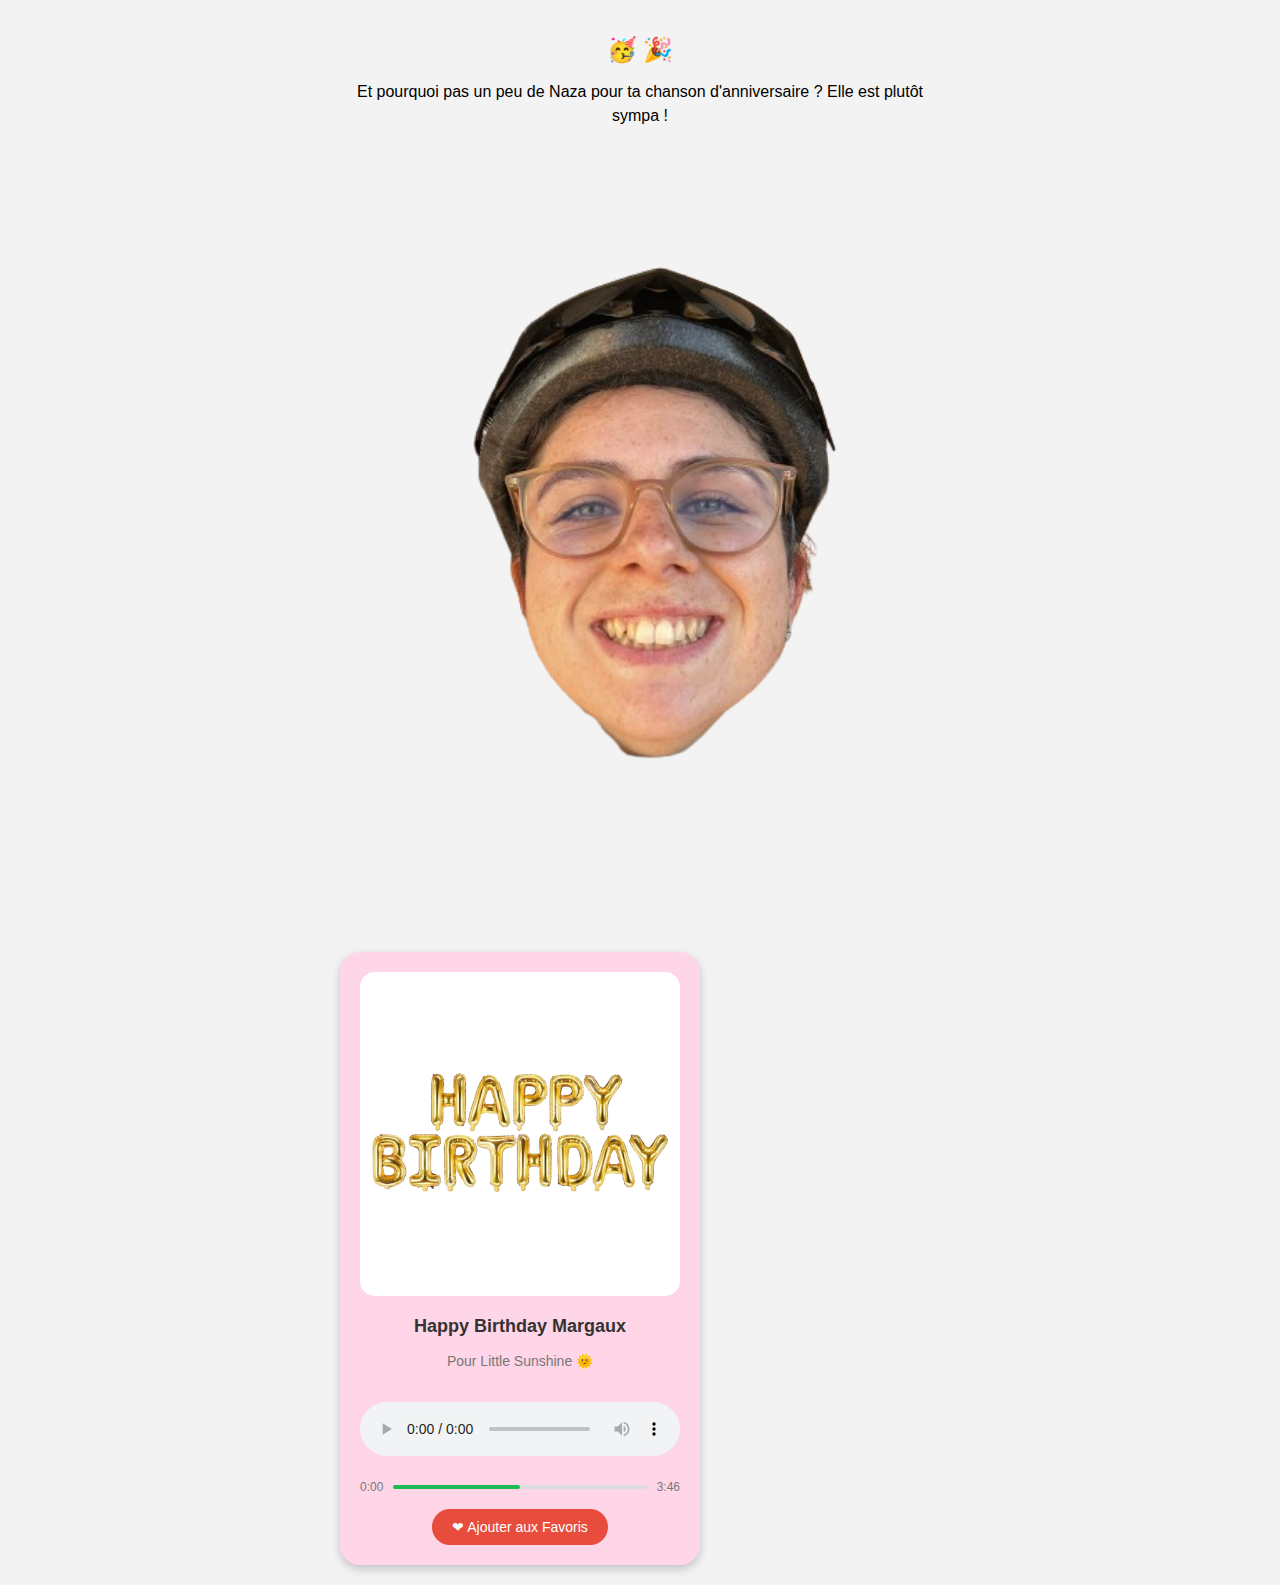
==== happy_birthday.html @ 7217a558 "designcover" ====
<!DOCTYPE html>
<html lang="fr">
<head>
    <meta charset="UTF-8">
    <meta name="viewport" content="width=device-width, initial-scale=1.0">
    <title>Happy Birthday Margaux</title>
    <link rel="stylesheet" href="style.css">
</head>

<body>

<div class="container">
    <h1>🥳 🎉</h1>
    <p>Et pourquoi pas un peu de Naza pour ta chanson d'anniversaire ? Elle est plutôt sympa !</p>
    <img src="images/margaux.png" alt="Margaux" class="cover">
        
    <div class="spotify-player pink">

        <div class="cover-container">
            <img src="images/ballon_happy_birthday.png" alt="Happy Birthday Cover" class="cover">
        </div>

        <div class="info-container">
            <h1 class="song-title">Happy Birthday Margaux</h1>
            <p class="artist">Pour Little Sunshine 🌞</p>
        </div>

        <div class="controls-container">
            <audio controls>
                <source src="audio/happy_birthday_naza.mp3" type="audio/mpeg">
                Votre navigateur ne supporte pas l'élément audio.
            </audio>
        </div>

        <div class="progress-container">
            <span class="start-time">0:00</span>
            <div class="progress-bar">
                <div class="progress"></div>
            </div>
            <span class="end-time">3:46</span>
        </div>

        <div class="favorite-container">
            <button class="favorite-button">❤ Ajouter aux Favoris</button>
        </div>
    </div>

</div>

    <script>
        const audio = document.querySelector('audio');
        const progressBar = document.querySelector('.progress');
        const startTime = document.querySelector('.start-time');
        const endTime = document.querySelector('.end-time');
        const favoriteButton = document.querySelector('.favorite-button');
    
        audio.addEventListener('timeupdate', () => {
            const duration = audio.duration || 0;
            const currentTime = audio.currentTime || 0;
    
            const progressPercentage = (currentTime / duration) * 100;
            progressBar.style.width = `${progressPercentage}%`;
    
            startTime.textContent = formatTime(currentTime);
            endTime.textContent = formatTime(duration);
        });
    
        function formatTime(seconds) {
            const minutes = Math.floor(seconds / 60);
            const secs = Math.floor(seconds % 60);
            return `${minutes}:${secs < 10 ? '0' : ''}${secs}`;
        }
    
        favoriteButton.addEventListener('click', () => {
            if (favoriteButton.textContent.includes('❤')) {
                favoriteButton.textContent = '✔ Favoris ajouté';
            } else {
                favoriteButton.textContent = '❤ Ajouter aux Favoris';
            }
        });
    </script>    
    
</body>

<!--
<body class="spotify-page pink-theme">
    <div class="container">
        <img src="images/ballon_happy_birthday.png" alt="Happy Birthday Cover" class="cover">
        <h1>Happy Birthday Margaux</h1>
        <p>Pour Little Sunshine ❤</p>
        <audio controls>
            <source src="audio/happy_birthday_naza.mp3" type="audio/mpeg">
            Votre navigateur ne supporte pas l'élément audio.
        </audio>
        <p class="description">Merci d’être ma plus belle lumière dans ce voyage de vie ❤</p>
        <p class="description">J'éspère que cette chanson d'anniversaire te fera twerker 🎵</p>
    </div>
</body>
-->

</html>
---- style.css ----
body {
    font-family: 'Arial', sans-serif;
    margin: 0;
    padding: 0;
    display: flex;
    justify-content: center;
    align-items: center;
    min-height: 100vh;
    background-color: #f3f3f3;
}

body.map-page {
    background-color: #ffebf0;
    color: #333;
    text-align: center;
    margin: 0;
    padding: 0;
    font-family: 'Arial', sans-serif;
    display: flex;
    justify-content: center;
    align-items: center;
    min-height: 100vh;
}

.container {
    max-width: 600px;
    padding: 20px;
    text-align: center;
}

h1 {
    font-size: 24px;
    font-weight: bold;
    margin-bottom: 15px;
    color: #333;
}

p {
    font-size: 16px;
    line-height: 1.5;
    margin-bottom: 20px;
}

.map-image {
    width: 100%;
    max-width: 500px;
    height: auto;
    border-radius: 10px;
    box-shadow: 0 4px 10px rgba(0, 0, 0, 0.2);
    margin: 0 auto;
}


.spotify-player {
    width: 320px;
    border-radius: 20px;
    padding: 20px;
    text-align: center;
    box-shadow: 0 4px 10px rgba(0, 0, 0, 0.2);
    background-color: #ffffff;
}

.spotify-player.pink {
    background-color: #ffd6e8;
}

.spotify-player.green {
    background-color: #d4f9e2;
}

.cover-container {
    margin-bottom: 20px;
    background-color: #ffffff;
    display: inline-block;
    border-radius: 15px;
}

/*
.container {
    max-width: 400px;
    padding: 20px;
    box-shadow: 0 4px 6px rgba(0, 0, 0, 0.1);
    background-color: #fff;
}
*/

.cover {
    width: 100%;
    height: auto;
    border-radius: 15px;
}

audio {
    width: 100%;
    margin: 20px 0;
}

.description {
    font-size: 14px;
    color: #555;
}

/* Informations sur la musique */
.info-container {
    margin-bottom: 20px;
}

.song-title {
    font-size: 18px;
    margin: 0;
    color: #333;
}

.artist {
    font-size: 14px;
    color: #777;
}

/* Contrôles */
.controls-container audio {
    width: 100%;
    margin: 10px 0;
}

/* Barre de progression */
.progress-container {
    display: flex;
    align-items: center;
    justify-content: space-between;
    font-size: 12px;
    color: #777;
    margin-top: 10px;
}

.progress-bar {
    flex: 1;
    height: 4px;
    background-color: #ddd;
    border-radius: 2px;
    margin: 0 10px;
    position: relative;
}

.progress {
    width: 50%;
    height: 100%;
    background-color: #1db954;
    border-radius: 2px;
}

/* Thèmes */
.pink-theme {
    background-color: #fcd2de;
    color: #333;
    text-align: center;
    padding: 20px;
}

/* Bouton Favoris */
.favorite-container {
    margin-top: 15px;
}

.favorite-button {
    border: none;
    background-color: #e74c3c;
    color: #fff;
    padding: 10px 20px;
    font-size: 14px;
    border-radius: 20px;
    cursor: pointer;
    transition: background-color 0.3s ease, transform 0.2s ease;
}

.favorite-button:hover {
    background-color: #c0392b;
    transform: scale(1.1);
}

.green-theme {
    background-color: #e0f7e9;
}

.map-page {
    background-color: #fcd2de;
}

.map-image {
    width: 100%;
    max-width: 600px;
    height: auto;
    border-radius: 10px;
    box-shadow: 0 4px 10px rgba(0, 0, 0, 0.2);
    margin-top: 20px;
}
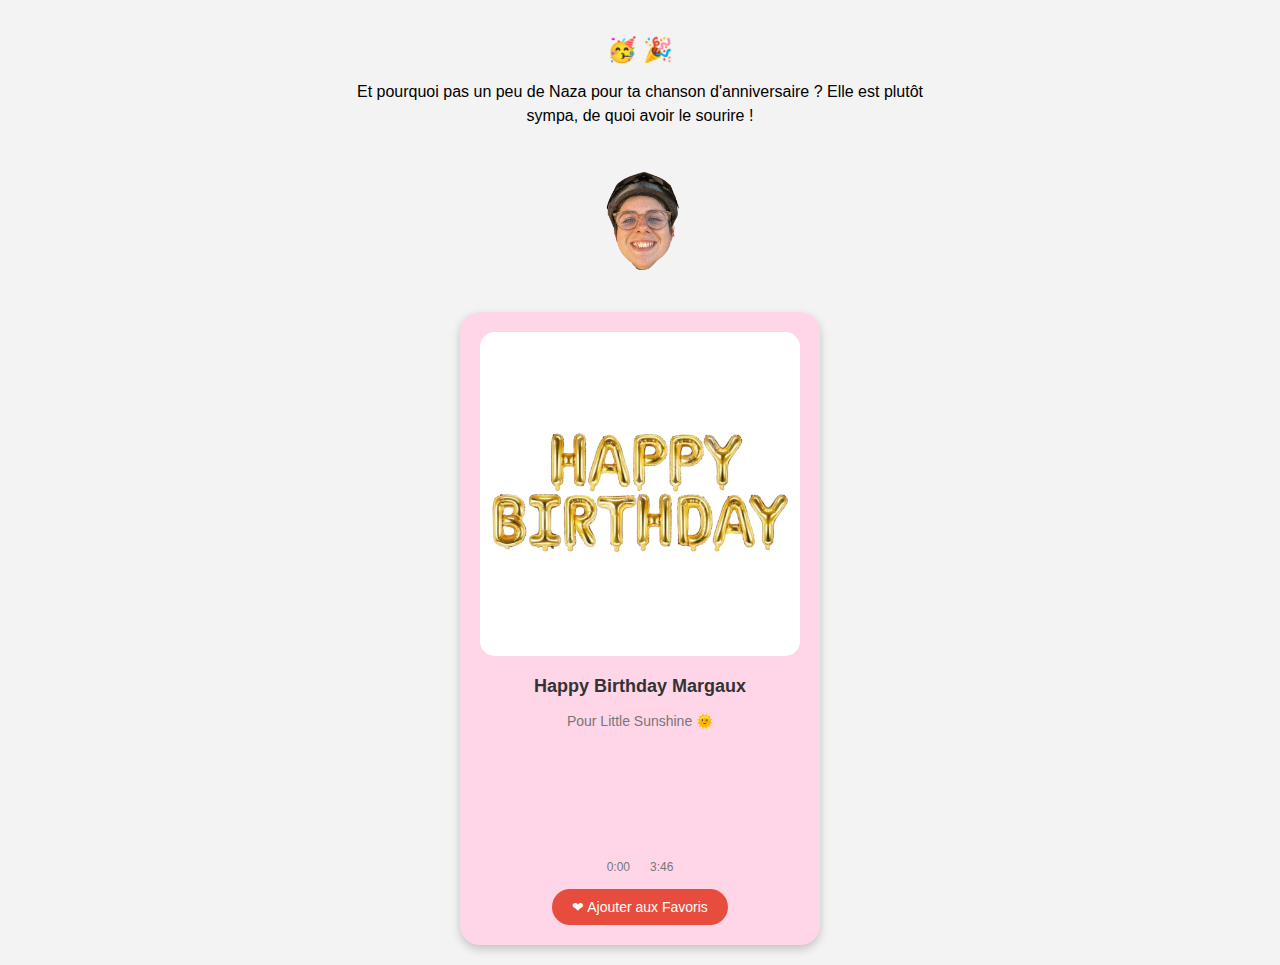
==== commit 8ddc21e9: "coverchangent" ====
--- a/happy_birthday.html
+++ b/happy_birthday.html
@@ -11,8 +11,8 @@
 
 <div class="container">
     <h1>🥳 🎉</h1>
-    <p>Et pourquoi pas un peu de Naza pour ta chanson d'anniversaire ? Elle est plutôt sympa !</p>
-    <img src="images/margaux.png" alt="Margaux" class="cover">
+    <p>Et pourquoi pas un peu de Naza pour ta chanson d'anniversaire ? Elle est plutôt sympa, de quoi avoir le sourire !</p>
+    <img src="images/margaux.png" style="width: 20%; height: auto;" alt="Margaux" class="cover">
         
     <div class="spotify-player pink">
 
--- a/style.css
+++ b/style.css
@@ -26,6 +26,7 @@
     max-width: 600px;
     padding: 20px;
     text-align: center;
+    margin: 0 auto;
 }
 
 h1 {
@@ -53,6 +54,10 @@
 
 .spotify-player {
     width: 320px;
+    display: flex;
+    margin: 0 auto;
+    flex-direction: column;
+    align-items: center;
     border-radius: 20px;
     padding: 20px;
     text-align: center;
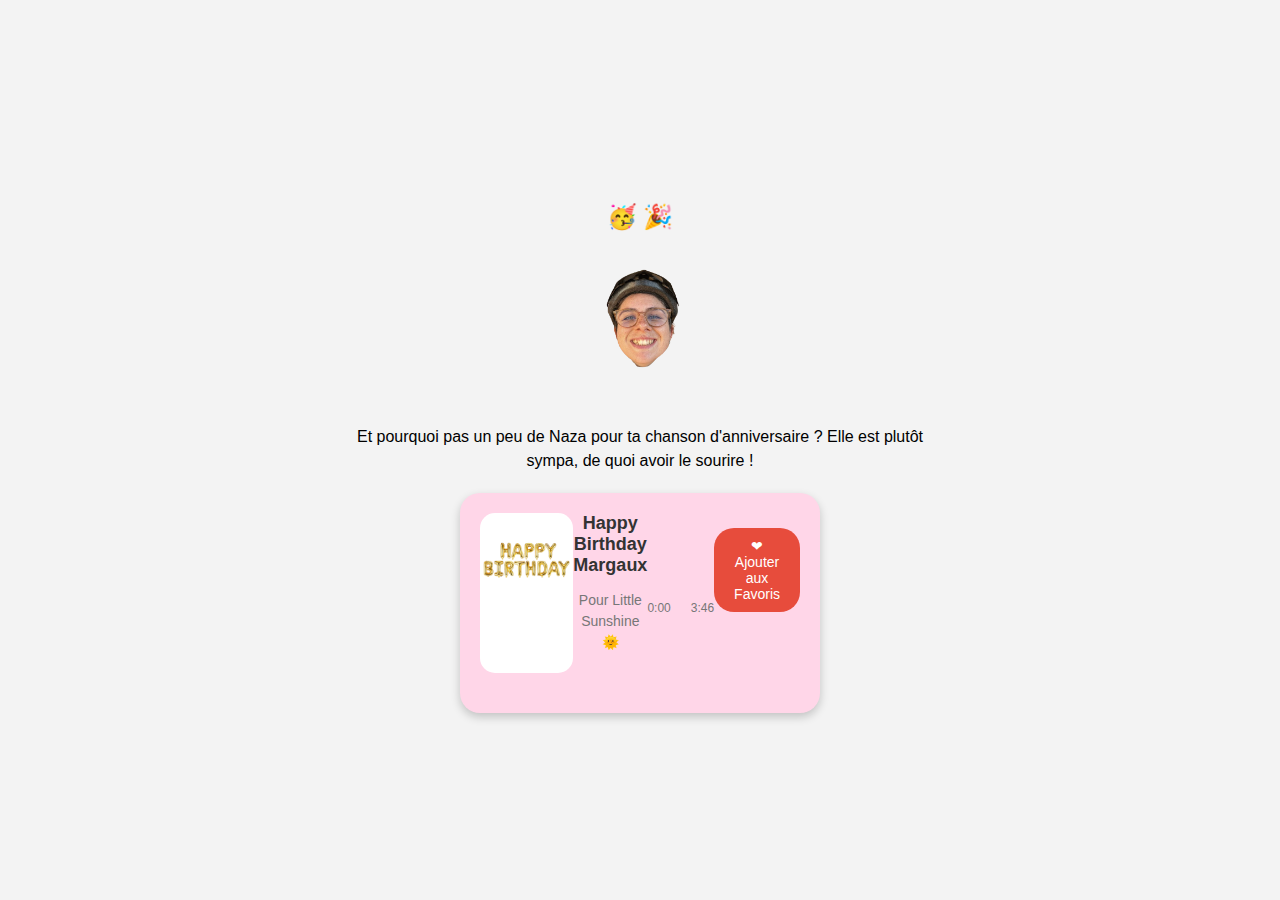
==== commit 45a8d066: "hbdesign" ====
--- a/happy_birthday.html
+++ b/happy_birthday.html
@@ -11,9 +11,9 @@
 
 <div class="container">
     <h1>🥳 🎉</h1>
+    <img src="images/margaux.png" style="width: 20%; height: auto;" alt="Margaux" class="cover">
     <p>Et pourquoi pas un peu de Naza pour ta chanson d'anniversaire ? Elle est plutôt sympa, de quoi avoir le sourire !</p>
-    <img src="images/margaux.png" style="width: 20%; height: auto;" alt="Margaux" class="cover">
-        
+
     <div class="spotify-player pink">
 
         <div class="cover-container">
--- a/style.css
+++ b/style.css
@@ -56,8 +56,6 @@
     width: 320px;
     display: flex;
     margin: 0 auto;
-    flex-direction: column;
-    align-items: center;
     border-radius: 20px;
     padding: 20px;
     text-align: center;
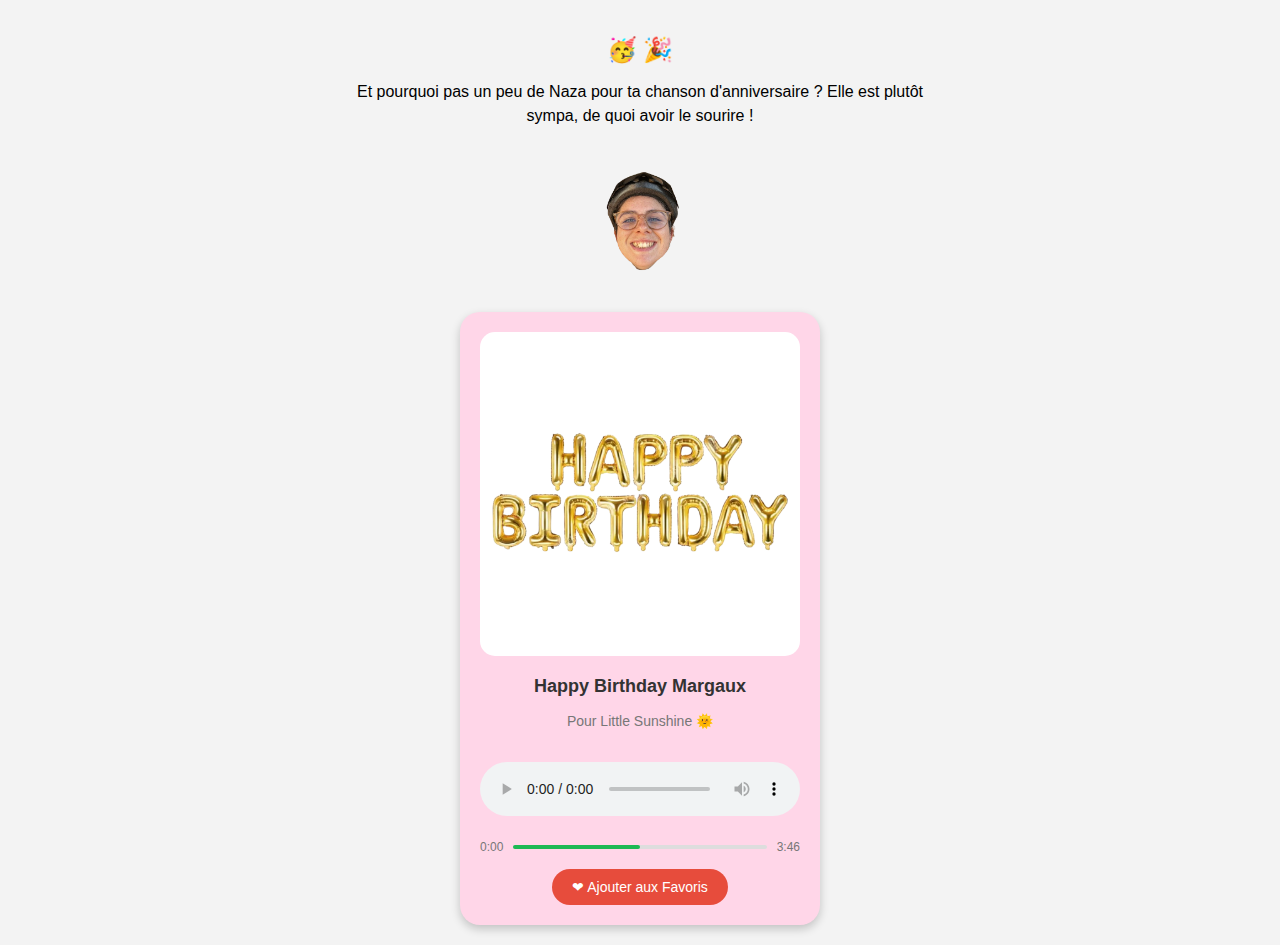
==== commit 93d9b8d5: "whitecover" ====
--- a/happy_birthday.html
+++ b/happy_birthday.html
@@ -11,12 +11,12 @@
 
 <div class="container">
     <h1>🥳 🎉</h1>
+    <p>Et pourquoi pas un peu de Naza pour ta chanson d'anniversaire ? Elle est plutôt sympa, de quoi avoir le sourire !</p>
     <img src="images/margaux.png" style="width: 20%; height: auto;" alt="Margaux" class="cover">
-    <p>Et pourquoi pas un peu de Naza pour ta chanson d'anniversaire ? Elle est plutôt sympa, de quoi avoir le sourire !</p>
 
     <div class="spotify-player pink">
 
-        <div class="cover-container">
+        <div class="cover-container birthday">
             <img src="images/ballon_happy_birthday.png" alt="Happy Birthday Cover" class="cover">
         </div>
 
--- a/style.css
+++ b/style.css
@@ -51,11 +51,9 @@
     margin: 0 auto;
 }
 
-
 .spotify-player {
+    margin: 0 auto;
     width: 320px;
-    display: flex;
-    margin: 0 auto;
     border-radius: 20px;
     padding: 20px;
     text-align: center;
@@ -72,6 +70,12 @@
 }
 
 .cover-container {
+    margin-bottom: 20px;
+    display: inline-block;
+    border-radius: 15px;
+}
+
+.cover-container.birthday {
     margin-bottom: 20px;
     background-color: #ffffff;
     display: inline-block;
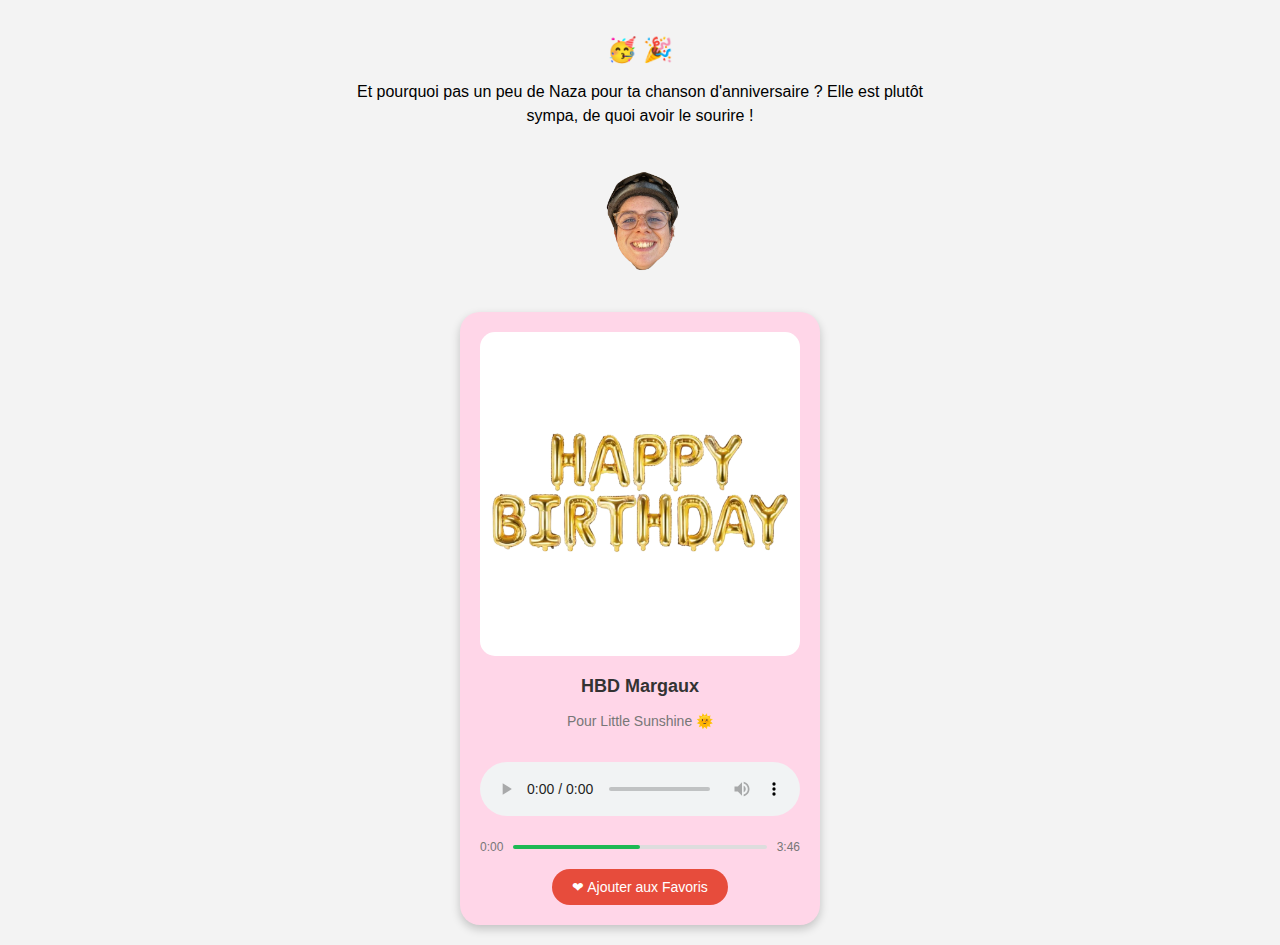
==== commit 6389bef3: "titrebirthday" ====
--- a/happy_birthday.html
+++ b/happy_birthday.html
@@ -21,7 +21,7 @@
         </div>
 
         <div class="info-container">
-            <h1 class="song-title">Happy Birthday Margaux</h1>
+            <h1 class="song-title">HBD Margaux</h1>
             <p class="artist">Pour Little Sunshine 🌞</p>
         </div>
 
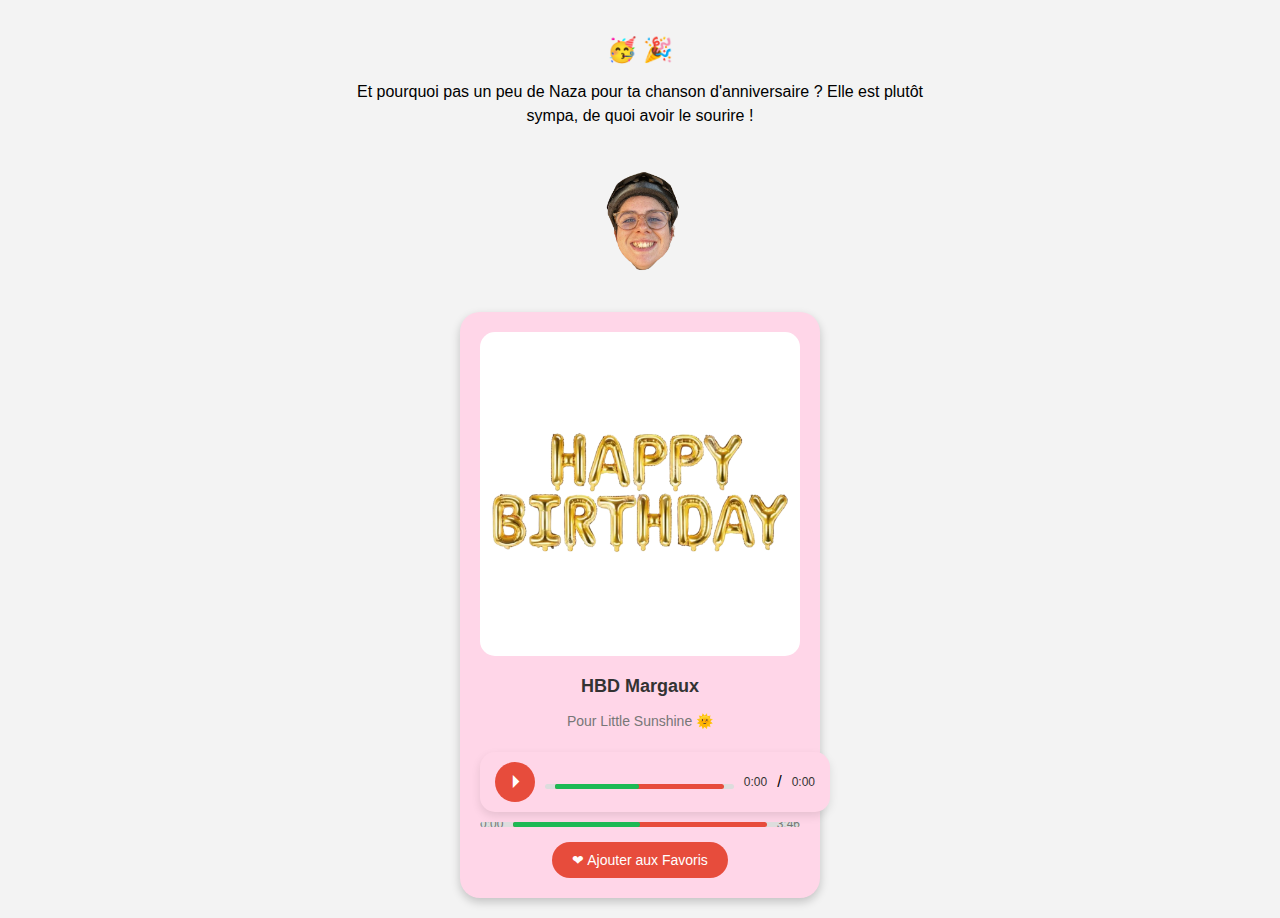
==== commit 179b9382: "progressbar" ====
--- a/happy_birthday.html
+++ b/happy_birthday.html
@@ -25,12 +25,25 @@
             <p class="artist">Pour Little Sunshine 🌞</p>
         </div>
 
+        <div class="custom-audio-player">
+            <button class="play-pause-btn">⏵</button>
+            <div class="progress-container">
+                <div class="progress-bar">
+                    <div class="progress"></div>
+                </div>
+            </div>
+            <span class="current-time">0:00</span> / <span class="duration">0:00</span>
+            <audio id="audio" src="audio/happy_birthday_naza.mp3"></audio>
+        </div>        
+
+<!--
         <div class="controls-container">
             <audio controls>
                 <source src="audio/happy_birthday_naza.mp3" type="audio/mpeg">
                 Votre navigateur ne supporte pas l'élément audio.
             </audio>
         </div>
+-->
 
         <div class="progress-container">
             <span class="start-time">0:00</span>
@@ -48,6 +61,57 @@
 </div>
 
     <script>
+
+        document.addEventListener("DOMContentLoaded", () => {
+            const audio = document.getElementById("audio");
+            const playPauseBtn = document.querySelector(".play-pause-btn");
+            const progressContainer = document.querySelector(".progress-container");
+            const progressBar = document.querySelector(".progress-bar");
+            const currentTimeElem = document.querySelector(".current-time");
+            const durationElem = document.querySelector(".duration");
+
+            // Play / Pause toggle
+            playPauseBtn.addEventListener("click", () => {
+                if (audio.paused) {
+                    audio.play();
+                    playPauseBtn.textContent = "⏸"; // Change to pause icon
+                } else {
+                    audio.pause();
+                    playPauseBtn.textContent = "⏵"; // Change to play icon
+                }
+            });
+
+            // Update progress bar
+            audio.addEventListener("timeupdate", () => {
+                const progressPercent = (audio.currentTime / audio.duration) * 100;
+                progressBar.style.transform = `scaleX(${progressPercent / 100})`;
+                currentTimeElem.textContent = formatTime(audio.currentTime);
+            });
+
+            // Display audio duration when metadata is loaded
+            audio.addEventListener("loadedmetadata", () => {
+                durationElem.textContent = formatTime(audio.duration);
+            });
+
+            // Seek audio on progress bar click
+            progressContainer.addEventListener("click", (e) => {
+                const clickX = e.offsetX;
+                const width = progressContainer.clientWidth;
+                const duration = audio.duration;
+
+                audio.currentTime = (clickX / width) * duration;
+            });
+
+            // Format time helper function
+            function formatTime(time) {
+                const minutes = Math.floor(time / 60);
+                const seconds = Math.floor(time % 60).toString().padStart(2, "0");
+                return `${minutes}:${seconds}`;
+            }
+        });
+
+/*
+
         const audio = document.querySelector('audio');
         const progressBar = document.querySelector('.progress');
         const startTime = document.querySelector('.start-time');
@@ -78,24 +142,10 @@
                 favoriteButton.textContent = '❤ Ajouter aux Favoris';
             }
         });
+*/
+
     </script>    
     
 </body>
 
-<!--
-<body class="spotify-page pink-theme">
-    <div class="container">
-        <img src="images/ballon_happy_birthday.png" alt="Happy Birthday Cover" class="cover">
-        <h1>Happy Birthday Margaux</h1>
-        <p>Pour Little Sunshine ❤</p>
-        <audio controls>
-            <source src="audio/happy_birthday_naza.mp3" type="audio/mpeg">
-            Votre navigateur ne supporte pas l'élément audio.
-        </audio>
-        <p class="description">Merci d’être ma plus belle lumière dans ce voyage de vie ❤</p>
-        <p class="description">J'éspère que cette chanson d'anniversaire te fera twerker 🎵</p>
-    </div>
-</body>
--->
-
 </html>
--- a/style.css
+++ b/style.css
@@ -200,3 +200,56 @@
     box-shadow: 0 4px 10px rgba(0, 0, 0, 0.2);
     margin-top: 20px;
 }
+
+.custom-audio-player {
+    display: flex;
+    align-items: center;
+    gap: 10px;
+    background: #ffd6e8; /* Couleur de fond */
+    border-radius: 15px;
+    padding: 10px 15px;
+    box-shadow: 0 4px 10px rgba(0, 0, 0, 0.1);
+    width: 100%;
+    max-width: 400px;
+    margin: 0 auto;
+}
+
+.play-pause-btn {
+    background: #e74c3c; /* Couleur rouge */
+    color: #fff;
+    border: none;
+    border-radius: 50%;
+    width: 40px;
+    height: 40px;
+    font-size: 18px;
+    cursor: pointer;
+    transition: background 0.3s ease;
+}
+
+.play-pause-btn:hover {
+    background: #c0392b;
+}
+
+.progress-container {
+    flex: 1;
+    height: 5px;
+    background: #ddd;
+    border-radius: 5px;
+    overflow: hidden;
+    position: relative;
+    cursor: pointer;
+}
+
+.progress-bar {
+    width: 100%;
+    height: 100%;
+    background: #e74c3c;
+    border-radius: 5px;
+    transform-origin: left;
+}
+
+.current-time,
+.duration {
+    font-size: 12px;
+    color: #333;
+}
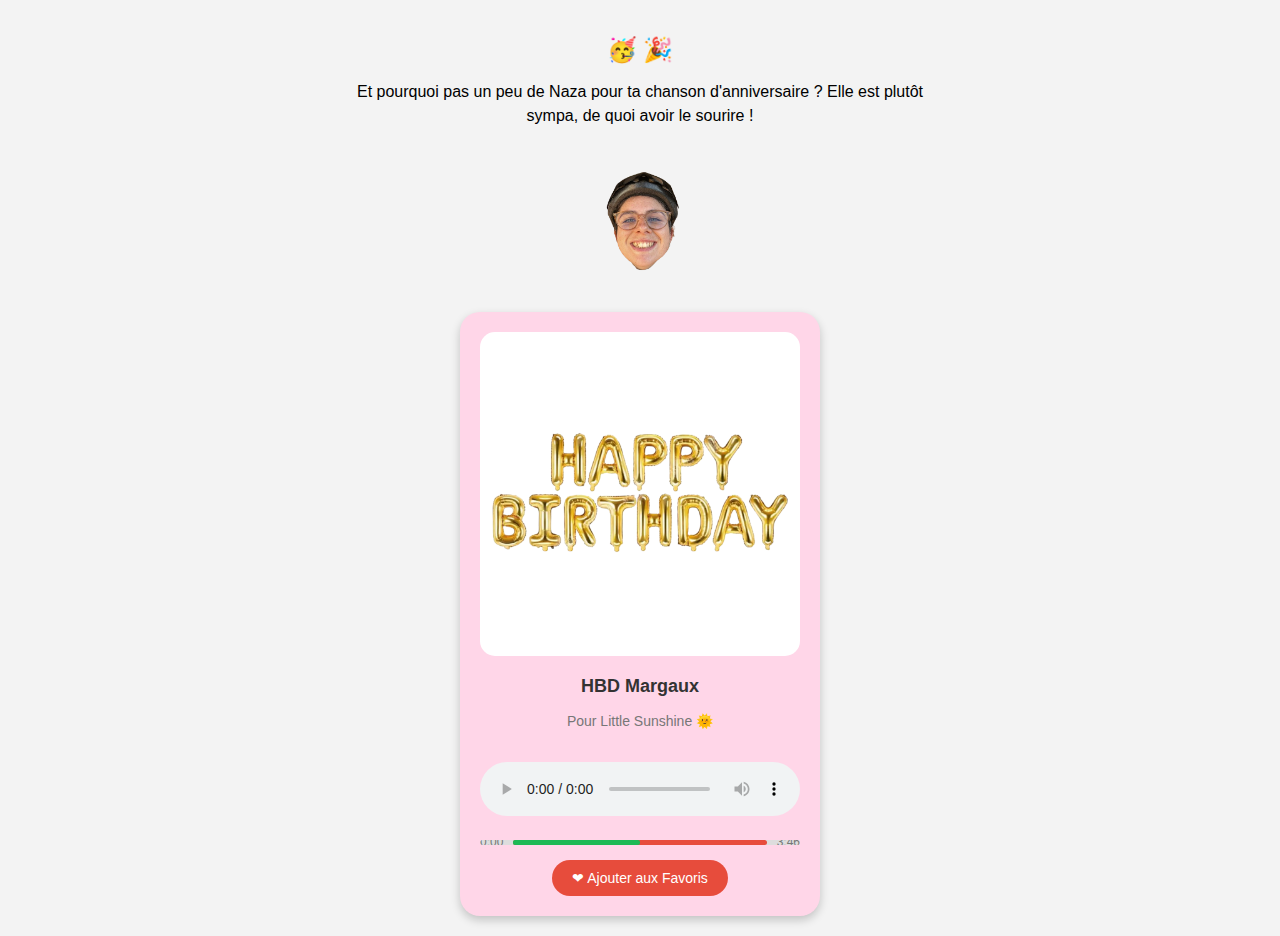
==== commit 933cd187: "progressbar" ====
--- a/happy_birthday.html
+++ b/happy_birthday.html
@@ -23,27 +23,14 @@
         <div class="info-container">
             <h1 class="song-title">HBD Margaux</h1>
             <p class="artist">Pour Little Sunshine 🌞</p>
-        </div>
+        </div>       
 
-        <div class="custom-audio-player">
-            <button class="play-pause-btn">⏵</button>
-            <div class="progress-container">
-                <div class="progress-bar">
-                    <div class="progress"></div>
-                </div>
-            </div>
-            <span class="current-time">0:00</span> / <span class="duration">0:00</span>
-            <audio id="audio" src="audio/happy_birthday_naza.mp3"></audio>
-        </div>        
-
-<!--
         <div class="controls-container">
             <audio controls>
                 <source src="audio/happy_birthday_naza.mp3" type="audio/mpeg">
                 Votre navigateur ne supporte pas l'élément audio.
             </audio>
         </div>
--->
 
         <div class="progress-container">
             <span class="start-time">0:00</span>
@@ -61,56 +48,6 @@
 </div>
 
     <script>
-
-        document.addEventListener("DOMContentLoaded", () => {
-            const audio = document.getElementById("audio");
-            const playPauseBtn = document.querySelector(".play-pause-btn");
-            const progressContainer = document.querySelector(".progress-container");
-            const progressBar = document.querySelector(".progress-bar");
-            const currentTimeElem = document.querySelector(".current-time");
-            const durationElem = document.querySelector(".duration");
-
-            // Play / Pause toggle
-            playPauseBtn.addEventListener("click", () => {
-                if (audio.paused) {
-                    audio.play();
-                    playPauseBtn.textContent = "⏸"; // Change to pause icon
-                } else {
-                    audio.pause();
-                    playPauseBtn.textContent = "⏵"; // Change to play icon
-                }
-            });
-
-            // Update progress bar
-            audio.addEventListener("timeupdate", () => {
-                const progressPercent = (audio.currentTime / audio.duration) * 100;
-                progressBar.style.transform = `scaleX(${progressPercent / 100})`;
-                currentTimeElem.textContent = formatTime(audio.currentTime);
-            });
-
-            // Display audio duration when metadata is loaded
-            audio.addEventListener("loadedmetadata", () => {
-                durationElem.textContent = formatTime(audio.duration);
-            });
-
-            // Seek audio on progress bar click
-            progressContainer.addEventListener("click", (e) => {
-                const clickX = e.offsetX;
-                const width = progressContainer.clientWidth;
-                const duration = audio.duration;
-
-                audio.currentTime = (clickX / width) * duration;
-            });
-
-            // Format time helper function
-            function formatTime(time) {
-                const minutes = Math.floor(time / 60);
-                const seconds = Math.floor(time % 60).toString().padStart(2, "0");
-                return `${minutes}:${seconds}`;
-            }
-        });
-
-/*
 
         const audio = document.querySelector('audio');
         const progressBar = document.querySelector('.progress');
@@ -142,7 +79,6 @@
                 favoriteButton.textContent = '❤ Ajouter aux Favoris';
             }
         });
-*/
 
     </script>    
     
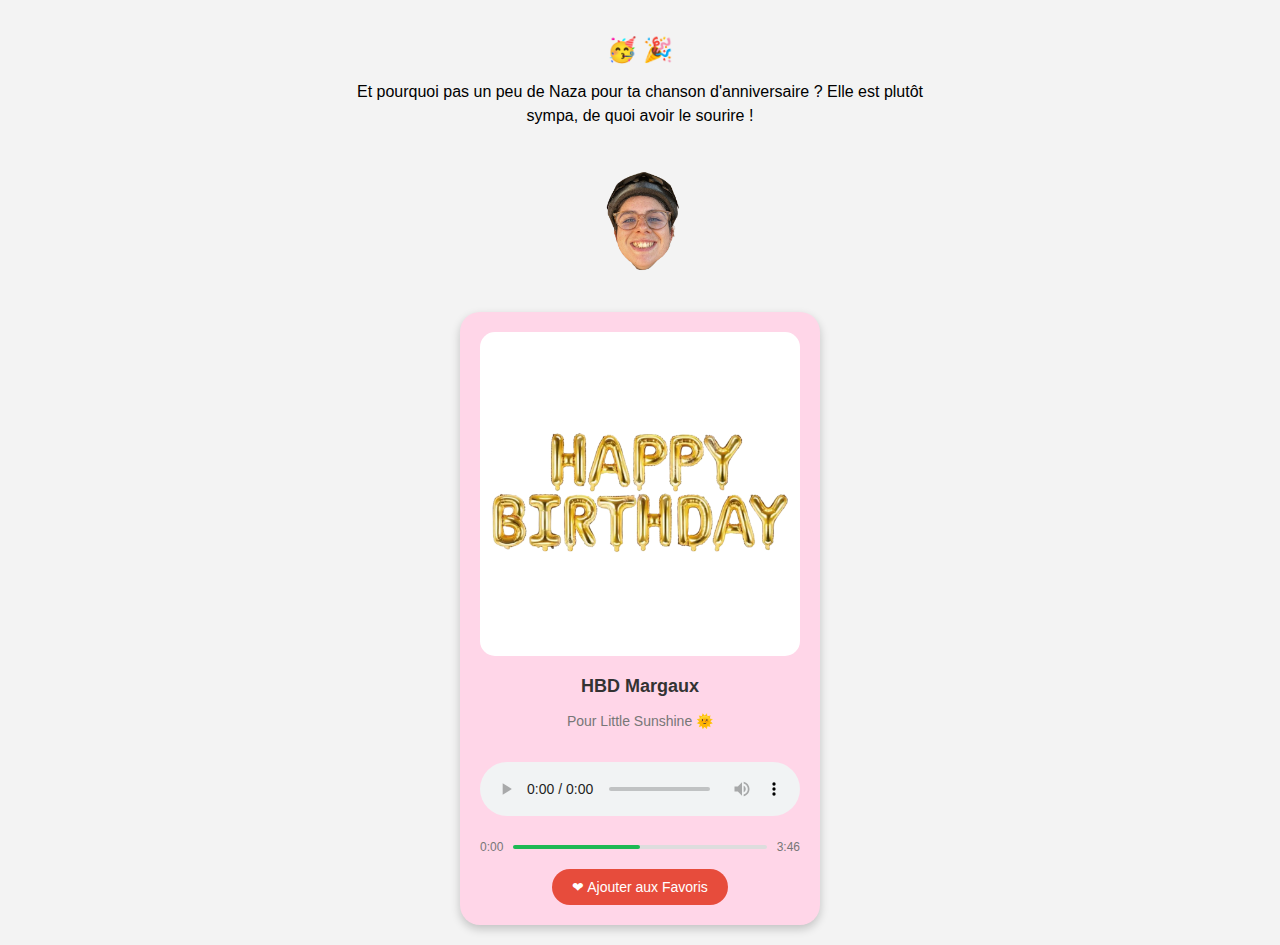
==== commit 93366fdc: "typingcommit" ====
--- a/happy_birthday.html
+++ b/happy_birthday.html
@@ -74,7 +74,7 @@
     
         favoriteButton.addEventListener('click', () => {
             if (favoriteButton.textContent.includes('❤')) {
-                favoriteButton.textContent = '✔ Favoris ajouté';
+                favoriteButton.textContent = 'I ❤ U';
             } else {
                 favoriteButton.textContent = '❤ Ajouter aux Favoris';
             }
--- a/style.css
+++ b/style.css
@@ -201,55 +201,50 @@
     margin-top: 20px;
 }
 
-.custom-audio-player {
-    display: flex;
-    align-items: center;
-    gap: 10px;
-    background: #ffd6e8; /* Couleur de fond */
-    border-radius: 15px;
-    padding: 10px 15px;
-    box-shadow: 0 4px 10px rgba(0, 0, 0, 0.1);
-    width: 100%;
-    max-width: 400px;
-    margin: 0 auto;
-}
-
-.play-pause-btn {
-    background: #e74c3c; /* Couleur rouge */
-    color: #fff;
+.additional-content {
+    margin-top: 20px;
+}
+
+.additional-content img {
+    width: 100%;
+    max-width: 600px;
+    border-radius: 10px;
+    margin-top: 20px;
+    box-shadow: 0 4px 10px rgba(0, 0, 0, 0.2);
+    opacity: 0;
+    transition: opacity 0.5s ease-in-out;
+}
+
+.typewriter-text {
+    display: inline-block;
+    white-space: pre-wrap;
+    border-right: 2px solid #555;
+    animation: blink-caret 0.7s step-end infinite;
+}
+
+.load-more-btn {
+    display: inline-block;
+    margin-top: 20px;
+    padding: 10px 20px;
+    background-color: #1db954;
+    color: white;
     border: none;
-    border-radius: 50%;
-    width: 40px;
-    height: 40px;
-    font-size: 18px;
+    border-radius: 5px;
+    font-size: 16px;
     cursor: pointer;
-    transition: background 0.3s ease;
-}
-
-.play-pause-btn:hover {
-    background: #c0392b;
-}
-
-.progress-container {
-    flex: 1;
-    height: 5px;
-    background: #ddd;
-    border-radius: 5px;
-    overflow: hidden;
-    position: relative;
-    cursor: pointer;
-}
-
-.progress-bar {
-    width: 100%;
-    height: 100%;
-    background: #e74c3c;
-    border-radius: 5px;
-    transform-origin: left;
-}
-
-.current-time,
-.duration {
-    font-size: 12px;
-    color: #333;
-}
+    opacity: 1;
+    transition: opacity 0.5s ease-in-out;
+}
+
+.load-more-btn:hover {
+    background-color: #148f3d;
+}
+
+@keyframes blink-caret {
+    from, to {
+        border-color: transparent;
+    }
+    50% {
+        border-color: #555;
+    }
+}